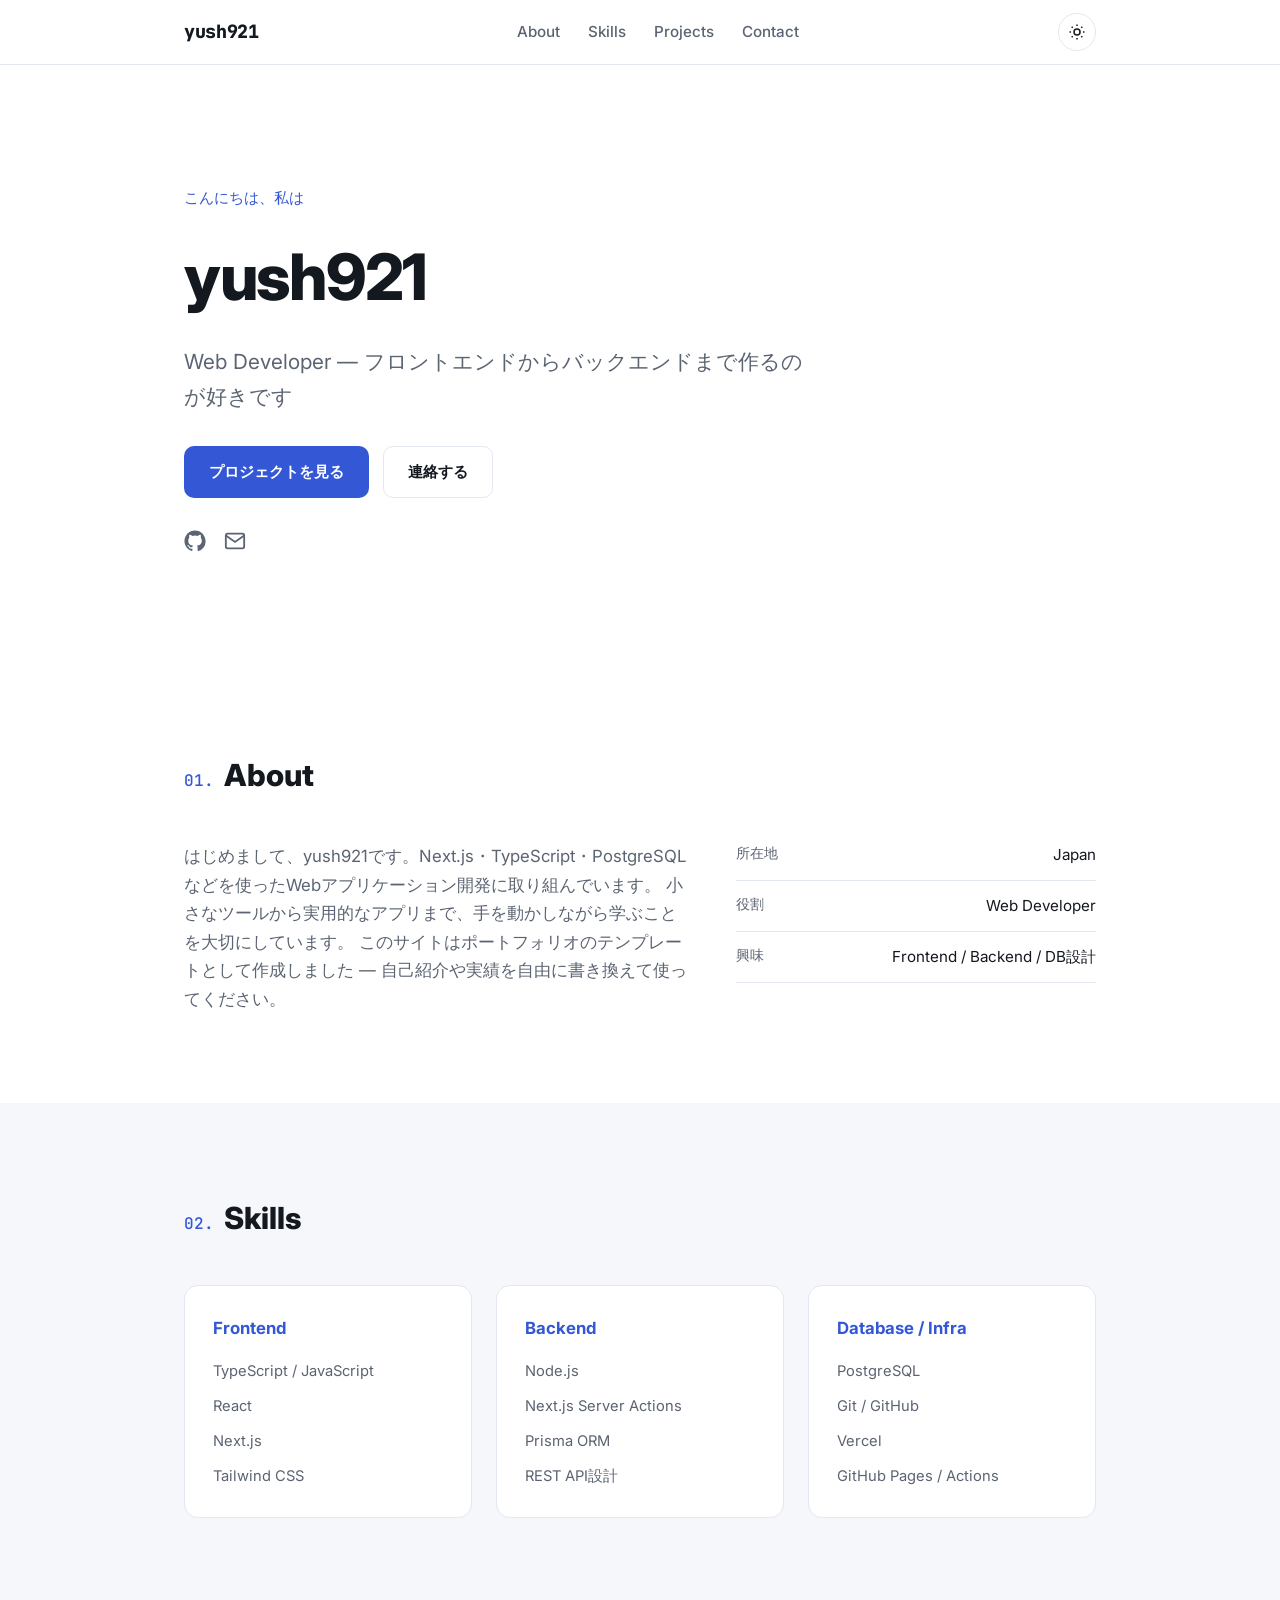
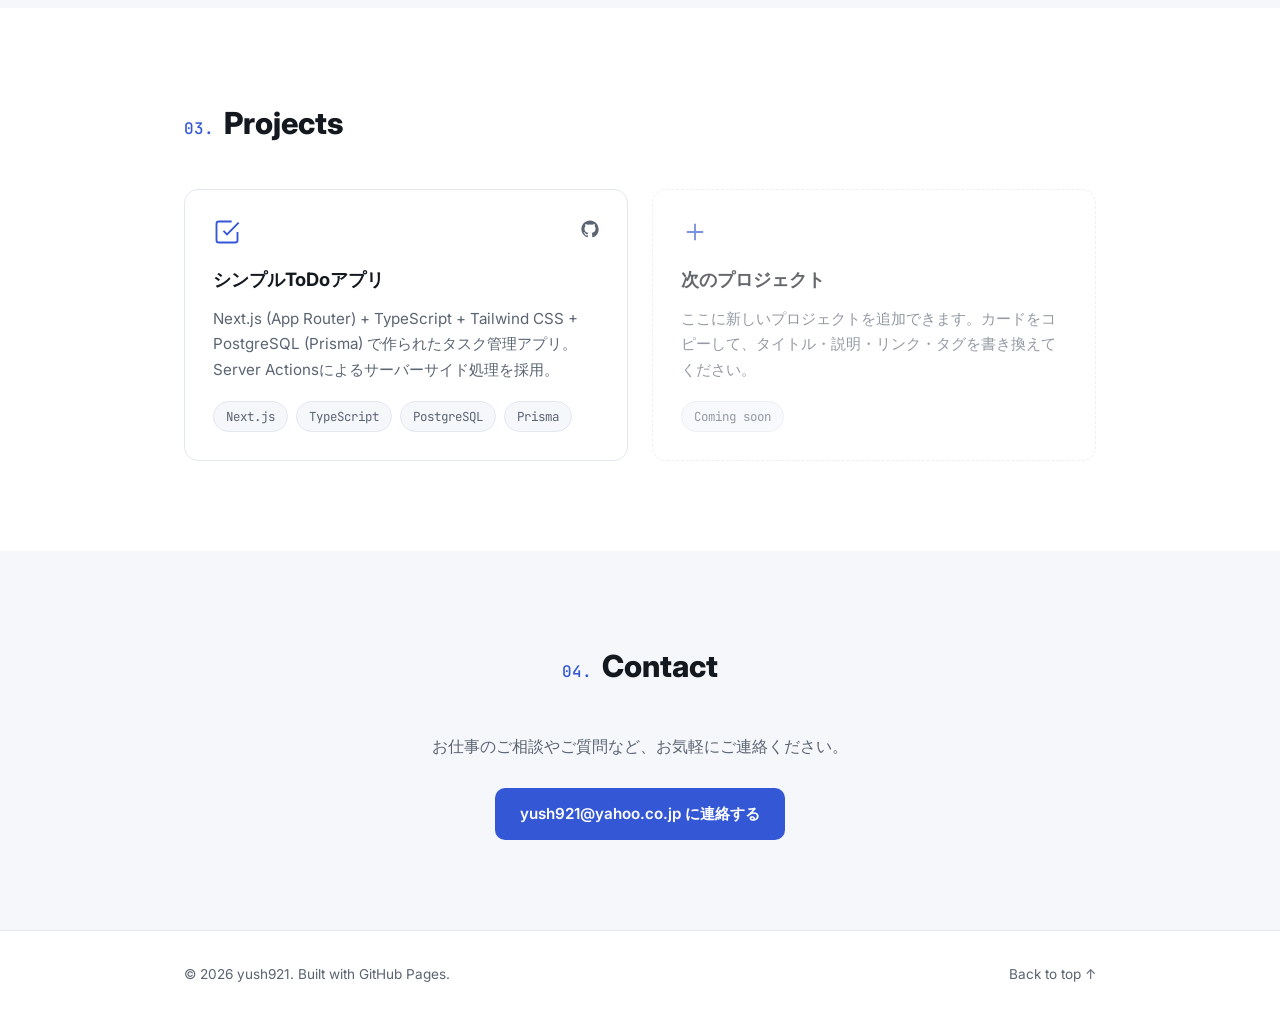
==== index.html @ a3e4dcfe "Add portfolio site with GitHub Pages deployment workflow Static HTML/CSS/JS portfolio page (About/Sk" ====
<!DOCTYPE html>
<html lang="ja">
<head>
<meta charset="UTF-8" />
<meta name="viewport" content="width=device-width, initial-scale=1.0" />
<title>yush921 | Portfolio</title>
<meta name="description" content="yush921のポートフォリオサイト。プロジェクトやスキルを紹介しています。" />
<link rel="icon" href="data:image/svg+xml,<svg xmlns=%22http://www.w3.org/2000/svg%22 viewBox=%220 0 100 100%22><text y=%22.9em%22 font-size=%2290%22>🚀</text></svg>" />
<link rel="preconnect" href="https://fonts.googleapis.com" />
<link rel="preconnect" href="https://fonts.gstatic.com" crossorigin />
<link href="https://fonts.googleapis.com/css2?family=Inter:wght@400;500;600;700;800&family=JetBrains+Mono:wght@500&display=swap" rel="stylesheet" />
<link rel="stylesheet" href="style.css" />
</head>
<body>
<a class="skip-link" href="#main">メインコンテンツへスキップ</a>

<header class="site-header">
  <nav class="nav container">
    <a href="#top" class="brand">yush921</a>
    <button class="nav-toggle" id="navToggle" aria-label="メニューを開く" aria-expanded="false" aria-controls="navMenu">
      <span></span><span></span><span></span>
    </button>
    <ul class="nav-menu" id="navMenu">
      <li><a href="#about">About</a></li>
      <li><a href="#skills">Skills</a></li>
      <li><a href="#projects">Projects</a></li>
      <li><a href="#contact">Contact</a></li>
    </ul>
    <button class="theme-toggle" id="themeToggle" aria-label="テーマ切り替え" title="ライト/ダーク切り替え">
      <svg class="icon-sun" viewBox="0 0 24 24" fill="none" stroke="currentColor" stroke-width="2"><circle cx="12" cy="12" r="4"/><path d="M12 2v2M12 20v2M4.9 4.9l1.4 1.4M17.7 17.7l1.4 1.4M2 12h2M20 12h2M4.9 19.1l1.4-1.4M17.7 6.3l1.4-1.4"/></svg>
      <svg class="icon-moon" viewBox="0 0 24 24" fill="none" stroke="currentColor" stroke-width="2"><path d="M21 12.79A9 9 0 1 1 11.21 3 7 7 0 0 0 21 12.79Z"/></svg>
    </button>
  </nav>
</header>

<main id="main">
  <section id="top" class="hero">
    <div class="container hero-inner">
      <p class="eyebrow">こんにちは、私は</p>
      <h1 class="hero-title">yush921</h1>
      <p class="hero-tagline">Web Developer — フロントエンドからバックエンドまで作るのが好きです</p>
      <div class="hero-actions">
        <a href="#projects" class="btn btn-primary">プロジェクトを見る</a>
        <a href="#contact" class="btn btn-ghost">連絡する</a>
      </div>
      <div class="hero-links">
        <a href="https://github.com/yush921" target="_blank" rel="noopener noreferrer" aria-label="GitHub">
          <svg viewBox="0 0 24 24" width="22" height="22" fill="currentColor"><path d="M12 .5C5.73.5.5 5.73.5 12c0 5.08 3.29 9.39 7.86 10.91.57.1.78-.25.78-.55v-1.94c-3.2.7-3.88-1.54-3.88-1.54-.52-1.34-1.28-1.69-1.28-1.69-1.04-.72.08-.7.08-.7 1.15.08 1.76 1.19 1.76 1.19 1.03 1.75 2.7 1.25 3.36.96.1-.74.4-1.25.73-1.54-2.56-.29-5.25-1.28-5.25-5.7 0-1.26.45-2.29 1.19-3.09-.12-.29-.52-1.47.11-3.06 0 0 .97-.31 3.18 1.18a11.1 11.1 0 0 1 5.79 0c2.2-1.49 3.17-1.18 3.17-1.18.64 1.59.24 2.77.12 3.06.74.8 1.18 1.83 1.18 3.09 0 4.43-2.7 5.4-5.27 5.69.41.36.78 1.08.78 2.17v3.22c0 .3.2.66.79.55A10.52 10.52 0 0 0 23.5 12c0-6.27-5.23-11.5-11.5-11.5Z"/></svg>
        </a>
        <a href="mailto:yush921@yahoo.co.jp" aria-label="Email">
          <svg viewBox="0 0 24 24" width="22" height="22" fill="none" stroke="currentColor" stroke-width="2"><rect x="2" y="4" width="20" height="16" rx="2"/><path d="m22 6-10 7L2 6"/></svg>
        </a>
      </div>
    </div>
  </section>

  <section id="about" class="section">
    <div class="container">
      <h2 class="section-title"><span class="section-num">01.</span> About</h2>
      <div class="about-grid">
        <p class="about-text">
          はじめまして、yush921です。Next.js・TypeScript・PostgreSQLなどを使ったWebアプリケーション開発に取り組んでいます。
          小さなツールから実用的なアプリまで、手を動かしながら学ぶことを大切にしています。
          このサイトはポートフォリオのテンプレートとして作成しました — 自己紹介や実績を自由に書き換えて使ってください。
        </p>
        <ul class="about-facts">
          <li><span>所在地</span>Japan</li>
          <li><span>役割</span>Web Developer</li>
          <li><span>興味</span>Frontend / Backend / DB設計</li>
        </ul>
      </div>
    </div>
  </section>

  <section id="skills" class="section section-alt">
    <div class="container">
      <h2 class="section-title"><span class="section-num">02.</span> Skills</h2>
      <div class="skills-grid">
        <div class="skill-card">
          <h3>Frontend</h3>
          <ul>
            <li>TypeScript / JavaScript</li>
            <li>React</li>
            <li>Next.js</li>
            <li>Tailwind CSS</li>
          </ul>
        </div>
        <div class="skill-card">
          <h3>Backend</h3>
          <ul>
            <li>Node.js</li>
            <li>Next.js Server Actions</li>
            <li>Prisma ORM</li>
            <li>REST API設計</li>
          </ul>
        </div>
        <div class="skill-card">
          <h3>Database / Infra</h3>
          <ul>
            <li>PostgreSQL</li>
            <li>Git / GitHub</li>
            <li>Vercel</li>
            <li>GitHub Pages / Actions</li>
          </ul>
        </div>
      </div>
    </div>
  </section>

  <section id="projects" class="section">
    <div class="container">
      <h2 class="section-title"><span class="section-num">03.</span> Projects</h2>
      <div class="projects-grid">
        <article class="project-card">
          <div class="project-card-head">
            <svg viewBox="0 0 24 24" width="28" height="28" fill="none" stroke="currentColor" stroke-width="1.6"><path d="M9 11l3 3L22 4"/><path d="M21 12v7a2 2 0 0 1-2 2H5a2 2 0 0 1-2-2V5a2 2 0 0 1 2-2h11"/></svg>
            <div class="project-links">
              <a href="https://github.com/yush921/ToDoApp" target="_blank" rel="noopener noreferrer" aria-label="GitHubで見る">
                <svg viewBox="0 0 24 24" width="18" height="18" fill="currentColor"><path d="M12 .5C5.73.5.5 5.73.5 12c0 5.08 3.29 9.39 7.86 10.91.57.1.78-.25.78-.55v-1.94c-3.2.7-3.88-1.54-3.88-1.54-.52-1.34-1.28-1.69-1.28-1.69-1.04-.72.08-.7.08-.7 1.15.08 1.76 1.19 1.76 1.19 1.03 1.75 2.7 1.25 3.36.96.1-.74.4-1.25.73-1.54-2.56-.29-5.25-1.28-5.25-5.7 0-1.26.45-2.29 1.19-3.09-.12-.29-.52-1.47.11-3.06 0 0 .97-.31 3.18 1.18a11.1 11.1 0 0 1 5.79 0c2.2-1.49 3.17-1.18 3.17-1.18.64 1.59.24 2.77.12 3.06.74.8 1.18 1.83 1.18 3.09 0 4.43-2.7 5.4-5.27 5.69.41.36.78 1.08.78 2.17v3.22c0 .3.2.66.79.55A10.52 10.52 0 0 0 23.5 12c0-6.27-5.23-11.5-11.5-11.5Z"/></svg>
              </a>
            </div>
          </div>
          <h3>シンプルToDoアプリ</h3>
          <p>Next.js (App Router) + TypeScript + Tailwind CSS + PostgreSQL (Prisma) で作られたタスク管理アプリ。Server Actionsによるサーバーサイド処理を採用。</p>
          <ul class="project-tags">
            <li>Next.js</li>
            <li>TypeScript</li>
            <li>PostgreSQL</li>
            <li>Prisma</li>
          </ul>
        </article>

        <article class="project-card project-card-placeholder">
          <div class="project-card-head">
            <svg viewBox="0 0 24 24" width="28" height="28" fill="none" stroke="currentColor" stroke-width="1.6"><path d="M12 5v14M5 12h14"/></svg>
          </div>
          <h3>次のプロジェクト</h3>
          <p>ここに新しいプロジェクトを追加できます。カードをコピーして、タイトル・説明・リンク・タグを書き換えてください。</p>
          <ul class="project-tags">
            <li>Coming soon</li>
          </ul>
        </article>
      </div>
    </div>
  </section>

  <section id="contact" class="section section-alt">
    <div class="container contact-inner">
      <h2 class="section-title"><span class="section-num">04.</span> Contact</h2>
      <p class="contact-text">お仕事のご相談やご質問など、お気軽にご連絡ください。</p>
      <a class="btn btn-primary" href="mailto:yush921@yahoo.co.jp">yush921@yahoo.co.jp に連絡する</a>
    </div>
  </section>
</main>

<footer class="site-footer">
  <div class="container footer-inner">
    <p>&copy; <span id="year"></span> yush921. Built with GitHub Pages.</p>
    <a href="#top" class="back-to-top">Back to top ↑</a>
  </div>
</footer>

<script src="script.js"></script>
</body>
</html>
---- style.css ----
:root {
  --bg: #ffffff;
  --bg-alt: #f5f7fb;
  --text: #14181f;
  --text-muted: #5b6472;
  --accent: #3457d5;
  --accent-strong: #23408f;
  --border: #e3e7ef;
  --card-bg: #ffffff;
  --shadow: 0 10px 30px -12px rgba(20, 24, 31, 0.15);
  --radius: 14px;
  --max-width: 960px;
  color-scheme: light;
}

:root[data-theme="dark"] {
  --bg: #0d1117;
  --bg-alt: #11161f;
  --text: #e6e9ef;
  --text-muted: #9aa4b2;
  --accent: #6c8bff;
  --accent-strong: #93a9ff;
  --border: #232a36;
  --card-bg: #151b25;
  --shadow: 0 10px 30px -12px rgba(0, 0, 0, 0.6);
  color-scheme: dark;
}

* { box-sizing: border-box; }

html { scroll-behavior: smooth; }

body {
  margin: 0;
  font-family: "Inter", -apple-system, BlinkMacSystemFont, "Hiragino Sans", "Yu Gothic", sans-serif;
  background: var(--bg);
  color: var(--text);
  line-height: 1.7;
  -webkit-font-smoothing: antialiased;
  transition: background-color 0.2s ease, color 0.2s ease;
}

.container {
  max-width: var(--max-width);
  margin: 0 auto;
  padding: 0 24px;
}

.skip-link {
  position: absolute;
  left: -999px;
  top: 0;
  background: var(--accent);
  color: #fff;
  padding: 10px 16px;
  border-radius: 0 0 8px 0;
  z-index: 100;
}
.skip-link:focus { left: 0; }

/* Header */
.site-header {
  position: sticky;
  top: 0;
  z-index: 50;
  background: color-mix(in srgb, var(--bg) 85%, transparent);
  backdrop-filter: blur(10px);
  border-bottom: 1px solid var(--border);
}

.nav {
  display: flex;
  align-items: center;
  justify-content: space-between;
  height: 64px;
  gap: 16px;
}

.brand {
  font-weight: 800;
  font-size: 1.15rem;
  color: var(--text);
  text-decoration: none;
  font-family: "JetBrains Mono", monospace;
  letter-spacing: -0.02em;
}

.nav-menu {
  list-style: none;
  display: flex;
  gap: 28px;
  margin: 0;
  padding: 0;
}

.nav-menu a {
  color: var(--text-muted);
  text-decoration: none;
  font-weight: 500;
  font-size: 0.95rem;
  transition: color 0.15s ease;
}
.nav-menu a:hover { color: var(--accent); }

.nav-toggle {
  display: none;
  flex-direction: column;
  gap: 5px;
  background: none;
  border: none;
  cursor: pointer;
  padding: 8px;
}
.nav-toggle span {
  width: 22px;
  height: 2px;
  background: var(--text);
  border-radius: 2px;
  transition: transform 0.2s ease, opacity 0.2s ease;
}

.theme-toggle {
  background: none;
  border: 1px solid var(--border);
  border-radius: 999px;
  width: 38px;
  height: 38px;
  display: grid;
  place-items: center;
  cursor: pointer;
  color: var(--text);
  flex-shrink: 0;
}
.theme-toggle svg { width: 18px; height: 18px; }
.icon-moon { display: none; }
:root[data-theme="dark"] .icon-sun { display: none; }
:root[data-theme="dark"] .icon-moon { display: block; }

/* Hero */
.hero {
  padding: 120px 0 100px;
}
.hero-inner { text-align: left; }
.eyebrow {
  color: var(--accent);
  font-family: "JetBrains Mono", monospace;
  font-size: 0.95rem;
  margin: 0 0 12px;
}
.hero-title {
  font-size: clamp(2.4rem, 6vw, 4rem);
  font-weight: 800;
  margin: 0 0 12px;
  letter-spacing: -0.02em;
}
.hero-tagline {
  color: var(--text-muted);
  font-size: clamp(1.05rem, 2vw, 1.3rem);
  max-width: 620px;
  margin: 0 0 32px;
}
.hero-actions {
  display: flex;
  gap: 14px;
  flex-wrap: wrap;
  margin-bottom: 32px;
}
.hero-links {
  display: flex;
  gap: 18px;
}
.hero-links a {
  color: var(--text-muted);
  transition: color 0.15s ease;
}
.hero-links a:hover { color: var(--accent); }

/* Buttons */
.btn {
  display: inline-flex;
  align-items: center;
  justify-content: center;
  padding: 12px 24px;
  border-radius: 10px;
  text-decoration: none;
  font-weight: 600;
  font-size: 0.95rem;
  transition: transform 0.15s ease, box-shadow 0.15s ease, background 0.15s ease;
  border: 1px solid transparent;
}
.btn-primary {
  background: var(--accent);
  color: #fff;
}
.btn-primary:hover {
  background: var(--accent-strong);
  transform: translateY(-1px);
  box-shadow: var(--shadow);
}
.btn-ghost {
  background: transparent;
  border-color: var(--border);
  color: var(--text);
}
.btn-ghost:hover { border-color: var(--accent); color: var(--accent); }

/* Sections */
.section { padding: 90px 0; }
.section-alt { background: var(--bg-alt); }
.section-title {
  font-size: clamp(1.5rem, 3vw, 1.9rem);
  font-weight: 800;
  margin: 0 0 40px;
  display: flex;
  align-items: baseline;
  gap: 10px;
}
.section-num {
  color: var(--accent);
  font-family: "JetBrains Mono", monospace;
  font-size: 1rem;
  font-weight: 500;
}

/* About */
.about-grid {
  display: grid;
  grid-template-columns: 1.4fr 1fr;
  gap: 48px;
  align-items: start;
}
.about-text { color: var(--text-muted); font-size: 1.05rem; margin: 0; }
.about-facts {
  list-style: none;
  margin: 0;
  padding: 0;
  display: flex;
  flex-direction: column;
  gap: 12px;
}
.about-facts li {
  display: flex;
  justify-content: space-between;
  border-bottom: 1px solid var(--border);
  padding-bottom: 12px;
  font-size: 0.95rem;
}
.about-facts li span {
  color: var(--text-muted);
  font-family: "JetBrains Mono", monospace;
  font-size: 0.85rem;
}

/* Skills */
.skills-grid {
  display: grid;
  grid-template-columns: repeat(3, 1fr);
  gap: 24px;
}
.skill-card {
  background: var(--card-bg);
  border: 1px solid var(--border);
  border-radius: var(--radius);
  padding: 28px;
}
.skill-card h3 {
  margin: 0 0 16px;
  font-size: 1.05rem;
  color: var(--accent);
}
.skill-card ul {
  list-style: none;
  margin: 0;
  padding: 0;
  display: flex;
  flex-direction: column;
  gap: 10px;
  color: var(--text-muted);
  font-size: 0.92rem;
}

/* Projects */
.projects-grid {
  display: grid;
  grid-template-columns: repeat(2, 1fr);
  gap: 24px;
}
.project-card {
  background: var(--card-bg);
  border: 1px solid var(--border);
  border-radius: var(--radius);
  padding: 28px;
  transition: transform 0.15s ease, box-shadow 0.15s ease;
}
.project-card:hover {
  transform: translateY(-3px);
  box-shadow: var(--shadow);
}
.project-card-head {
  display: flex;
  justify-content: space-between;
  align-items: center;
  color: var(--accent);
  margin-bottom: 18px;
}
.project-links { display: flex; gap: 12px; }
.project-links a { color: var(--text-muted); }
.project-links a:hover { color: var(--accent); }
.project-card h3 { margin: 0 0 10px; font-size: 1.15rem; }
.project-card p {
  color: var(--text-muted);
  font-size: 0.95rem;
  margin: 0 0 18px;
}
.project-card-placeholder { opacity: 0.65; border-style: dashed; }
.project-tags {
  list-style: none;
  display: flex;
  flex-wrap: wrap;
  gap: 8px;
  margin: 0;
  padding: 0;
}
.project-tags li {
  background: var(--bg-alt);
  border: 1px solid var(--border);
  border-radius: 999px;
  padding: 4px 12px;
  font-size: 0.78rem;
  font-family: "JetBrains Mono", monospace;
  color: var(--text-muted);
}

/* Contact */
.contact-inner { text-align: center; }
.contact-inner .section-title { justify-content: center; }
.contact-text {
  color: var(--text-muted);
  max-width: 480px;
  margin: 0 auto 28px;
}

/* Footer */
.site-footer {
  border-top: 1px solid var(--border);
  padding: 32px 0;
}
.footer-inner {
  display: flex;
  justify-content: space-between;
  align-items: center;
  flex-wrap: wrap;
  gap: 12px;
  color: var(--text-muted);
  font-size: 0.85rem;
}
.footer-inner p { margin: 0; }
.back-to-top { color: var(--text-muted); text-decoration: none; }
.back-to-top:hover { color: var(--accent); }

/* Responsive */
@media (max-width: 760px) {
  .nav-toggle { display: flex; }
  .nav-menu {
    position: fixed;
    top: 64px;
    left: 0;
    right: 0;
    background: var(--bg);
    border-bottom: 1px solid var(--border);
    flex-direction: column;
    gap: 0;
    padding: 8px 24px 20px;
    transform: translateY(-130%);
    opacity: 0;
    transition: transform 0.2s ease, opacity 0.2s ease;
  }
  .nav-menu.open { transform: translateY(0); opacity: 1; }
  .nav-menu li { padding: 12px 0; border-bottom: 1px solid var(--border); }
  .about-grid { grid-template-columns: 1fr; }
  .skills-grid { grid-template-columns: 1fr; }
  .projects-grid { grid-template-columns: 1fr; }
  .hero { padding: 90px 0 70px; text-align: center; }
  .hero-actions { justify-content: center; }
  .hero-links { justify-content: center; }
}
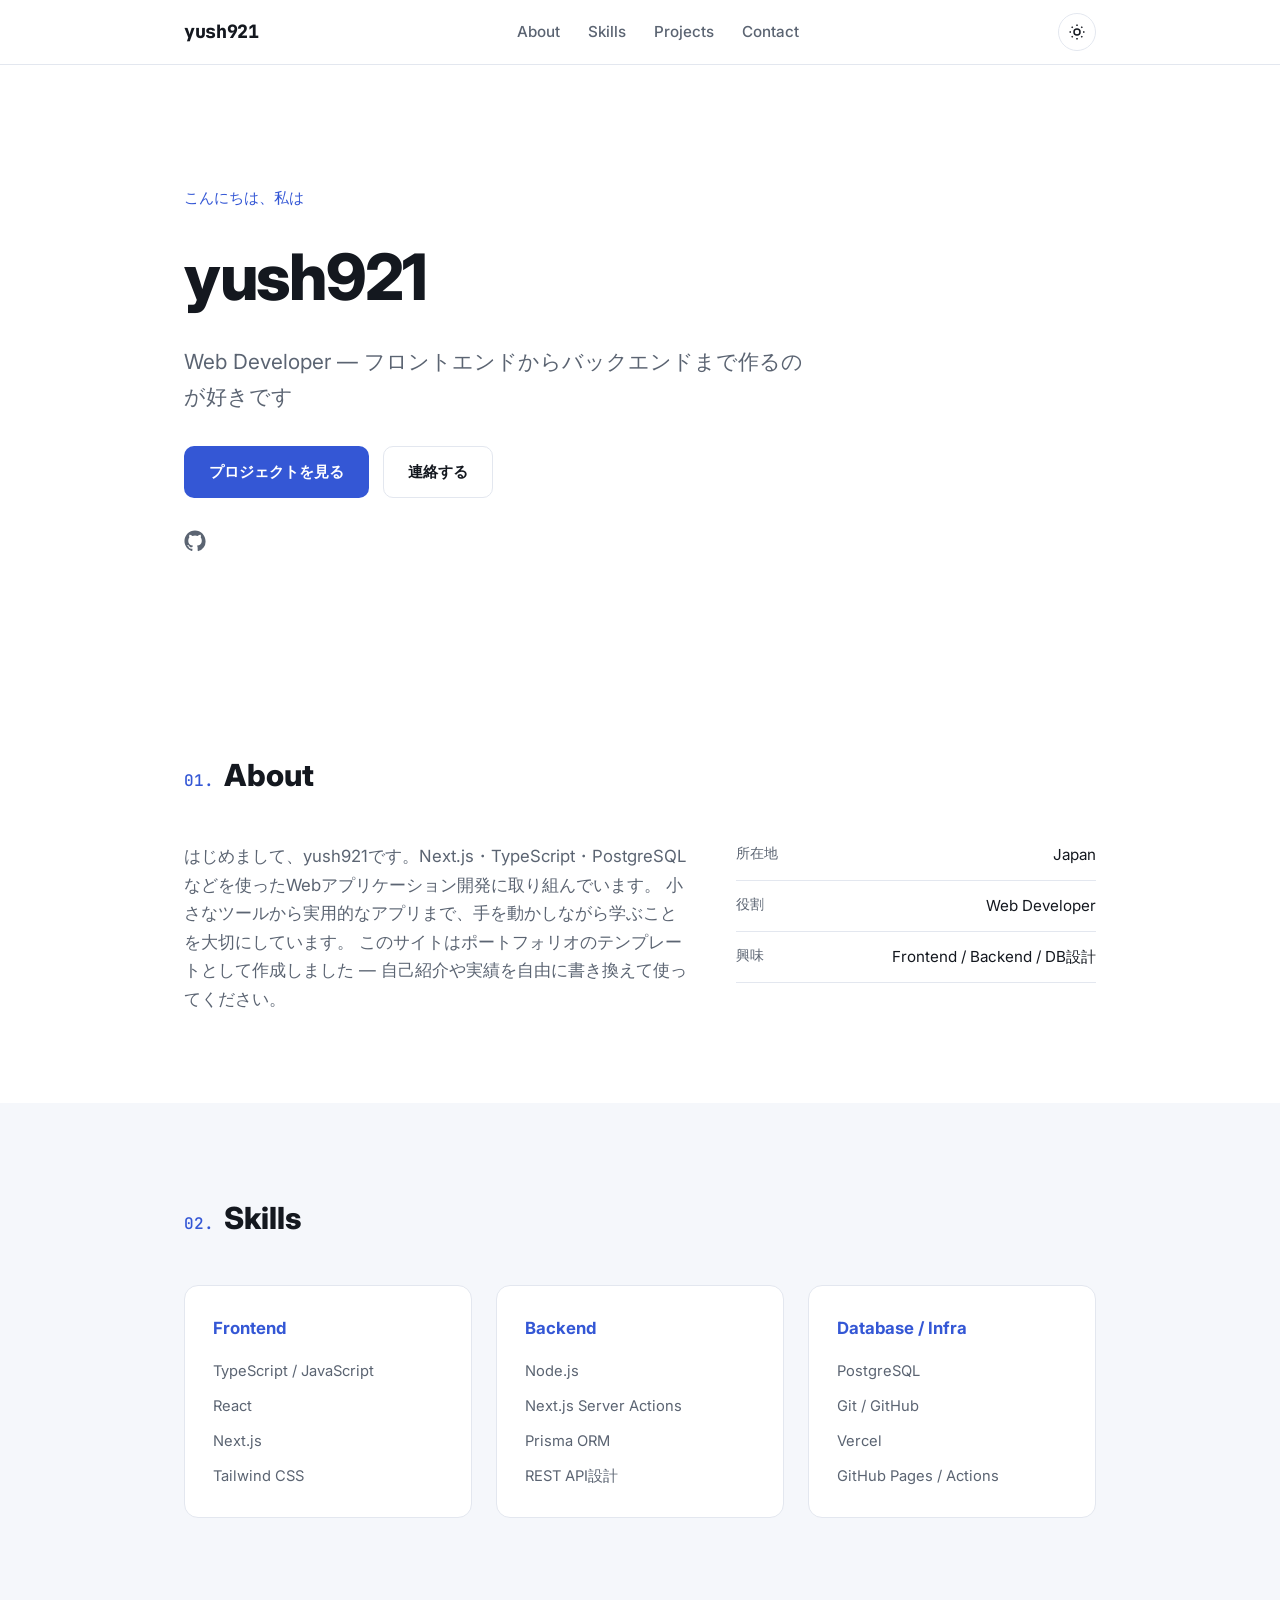
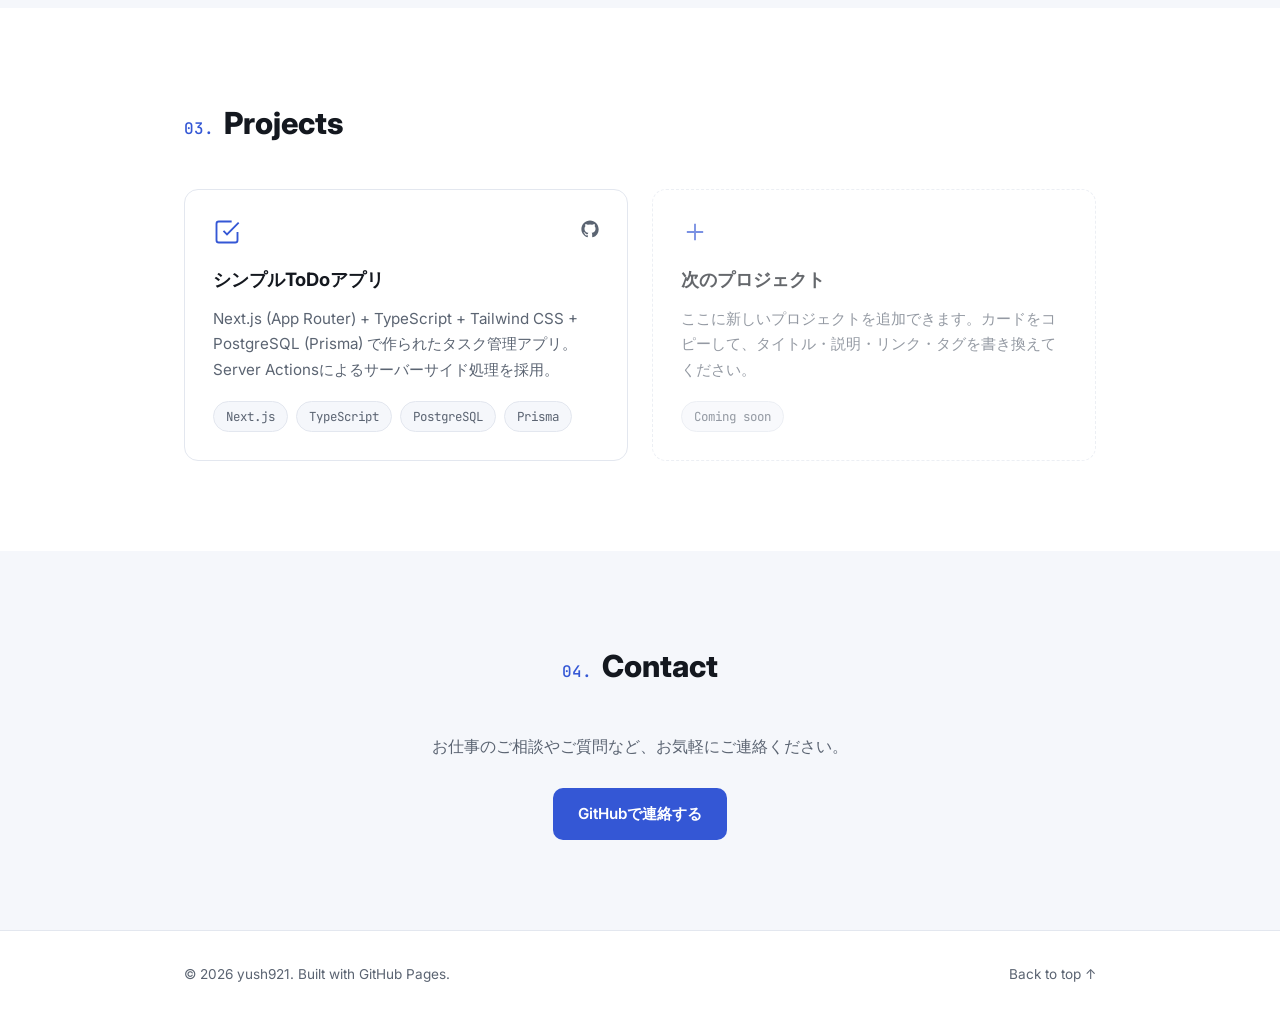
==== commit 99b1f786: "Remove email address from portfolio site Drop the mailto links from the hero and contact sections; c" ====
--- a/index.html
+++ b/index.html
@@ -46,9 +46,6 @@
       <div class="hero-links">
         <a href="https://github.com/yush921" target="_blank" rel="noopener noreferrer" aria-label="GitHub">
           <svg viewBox="0 0 24 24" width="22" height="22" fill="currentColor"><path d="M12 .5C5.73.5.5 5.73.5 12c0 5.08 3.29 9.39 7.86 10.91.57.1.78-.25.78-.55v-1.94c-3.2.7-3.88-1.54-3.88-1.54-.52-1.34-1.28-1.69-1.28-1.69-1.04-.72.08-.7.08-.7 1.15.08 1.76 1.19 1.76 1.19 1.03 1.75 2.7 1.25 3.36.96.1-.74.4-1.25.73-1.54-2.56-.29-5.25-1.28-5.25-5.7 0-1.26.45-2.29 1.19-3.09-.12-.29-.52-1.47.11-3.06 0 0 .97-.31 3.18 1.18a11.1 11.1 0 0 1 5.79 0c2.2-1.49 3.17-1.18 3.17-1.18.64 1.59.24 2.77.12 3.06.74.8 1.18 1.83 1.18 3.09 0 4.43-2.7 5.4-5.27 5.69.41.36.78 1.08.78 2.17v3.22c0 .3.2.66.79.55A10.52 10.52 0 0 0 23.5 12c0-6.27-5.23-11.5-11.5-11.5Z"/></svg>
-        </a>
-        <a href="mailto:yush921@yahoo.co.jp" aria-label="Email">
-          <svg viewBox="0 0 24 24" width="22" height="22" fill="none" stroke="currentColor" stroke-width="2"><rect x="2" y="4" width="20" height="16" rx="2"/><path d="m22 6-10 7L2 6"/></svg>
         </a>
       </div>
     </div>
@@ -148,7 +145,7 @@
     <div class="container contact-inner">
       <h2 class="section-title"><span class="section-num">04.</span> Contact</h2>
       <p class="contact-text">お仕事のご相談やご質問など、お気軽にご連絡ください。</p>
-      <a class="btn btn-primary" href="mailto:yush921@yahoo.co.jp">yush921@yahoo.co.jp に連絡する</a>
+      <a class="btn btn-primary" href="https://github.com/yush921" target="_blank" rel="noopener noreferrer">GitHubで連絡する</a>
     </div>
   </section>
 </main>
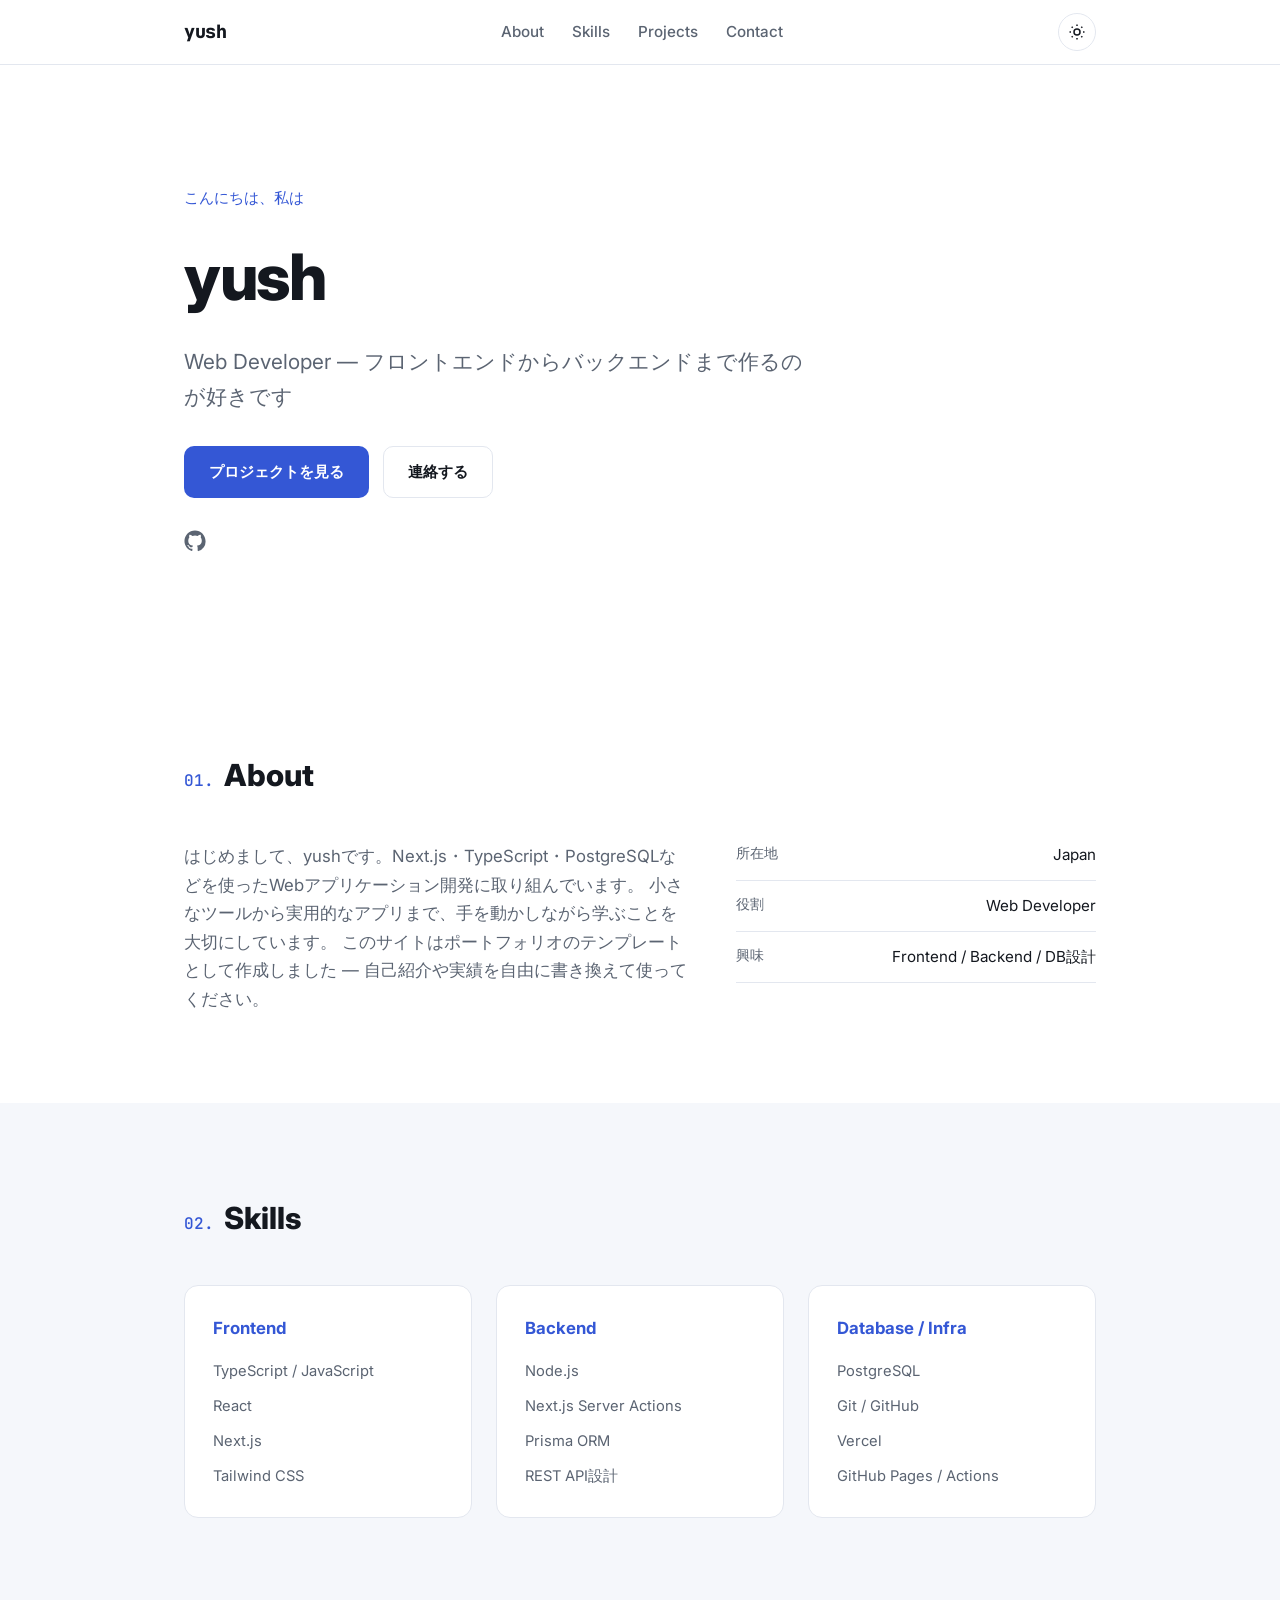
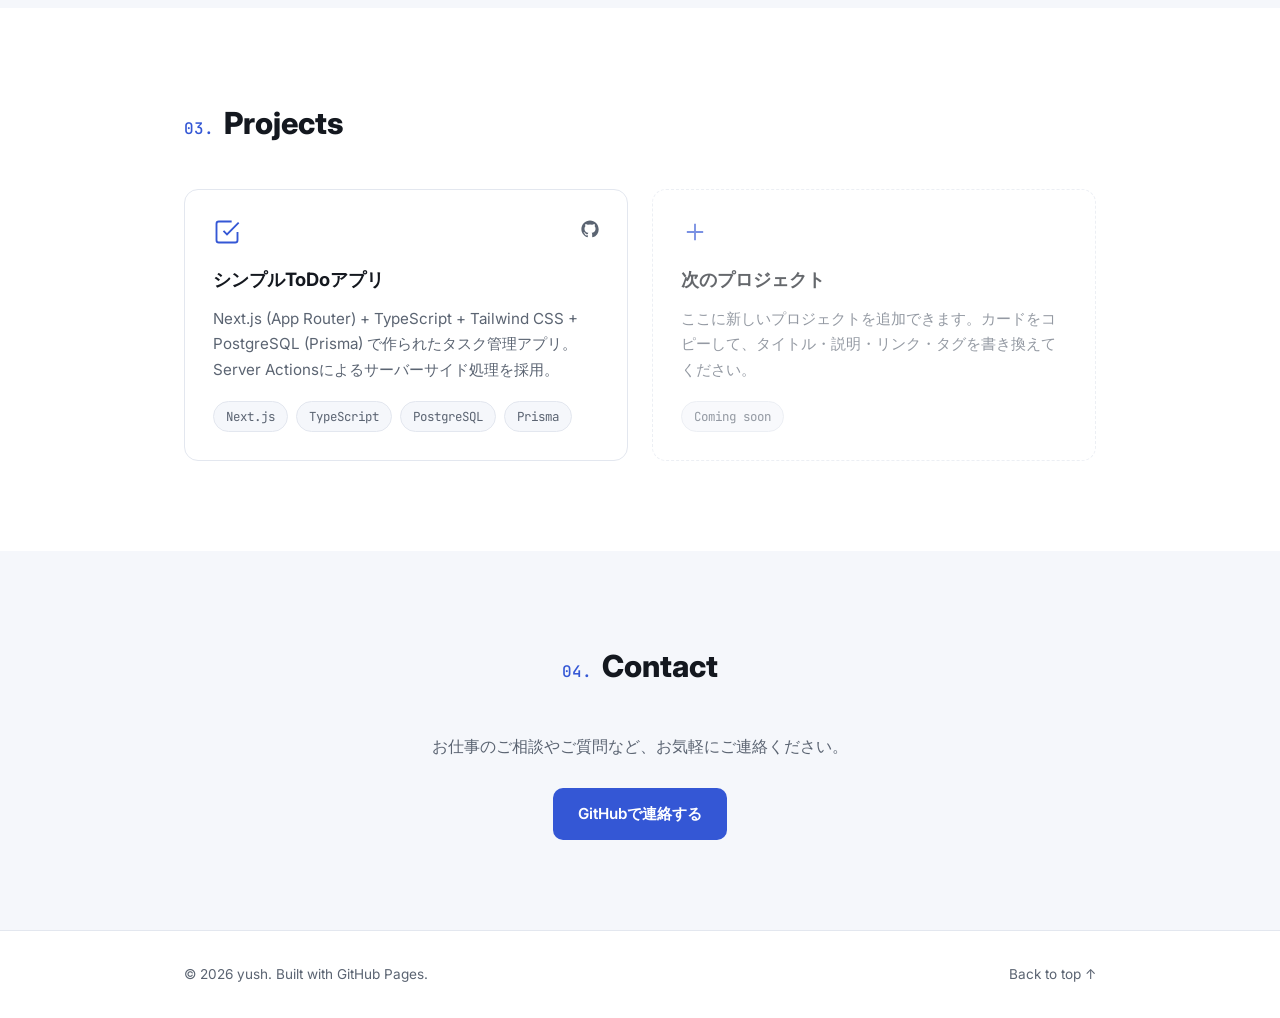
==== commit 9ccd5644: "Change displayed name from yush921 to yush GitHub profile links still point to github.com/yush921 (t" ====
--- a/index.html
+++ b/index.html
@@ -3,8 +3,8 @@
 <head>
 <meta charset="UTF-8" />
 <meta name="viewport" content="width=device-width, initial-scale=1.0" />
-<title>yush921 | Portfolio</title>
-<meta name="description" content="yush921のポートフォリオサイト。プロジェクトやスキルを紹介しています。" />
+<title>yush | Portfolio</title>
+<meta name="description" content="yushのポートフォリオサイト。プロジェクトやスキルを紹介しています。" />
 <link rel="icon" href="data:image/svg+xml,<svg xmlns=%22http://www.w3.org/2000/svg%22 viewBox=%220 0 100 100%22><text y=%22.9em%22 font-size=%2290%22>🚀</text></svg>" />
 <link rel="preconnect" href="https://fonts.googleapis.com" />
 <link rel="preconnect" href="https://fonts.gstatic.com" crossorigin />
@@ -16,7 +16,7 @@
 
 <header class="site-header">
   <nav class="nav container">
-    <a href="#top" class="brand">yush921</a>
+    <a href="#top" class="brand">yush</a>
     <button class="nav-toggle" id="navToggle" aria-label="メニューを開く" aria-expanded="false" aria-controls="navMenu">
       <span></span><span></span><span></span>
     </button>
@@ -37,7 +37,7 @@
   <section id="top" class="hero">
     <div class="container hero-inner">
       <p class="eyebrow">こんにちは、私は</p>
-      <h1 class="hero-title">yush921</h1>
+      <h1 class="hero-title">yush</h1>
       <p class="hero-tagline">Web Developer — フロントエンドからバックエンドまで作るのが好きです</p>
       <div class="hero-actions">
         <a href="#projects" class="btn btn-primary">プロジェクトを見る</a>
@@ -56,7 +56,7 @@
       <h2 class="section-title"><span class="section-num">01.</span> About</h2>
       <div class="about-grid">
         <p class="about-text">
-          はじめまして、yush921です。Next.js・TypeScript・PostgreSQLなどを使ったWebアプリケーション開発に取り組んでいます。
+          はじめまして、yushです。Next.js・TypeScript・PostgreSQLなどを使ったWebアプリケーション開発に取り組んでいます。
           小さなツールから実用的なアプリまで、手を動かしながら学ぶことを大切にしています。
           このサイトはポートフォリオのテンプレートとして作成しました — 自己紹介や実績を自由に書き換えて使ってください。
         </p>
@@ -152,7 +152,7 @@
 
 <footer class="site-footer">
   <div class="container footer-inner">
-    <p>&copy; <span id="year"></span> yush921. Built with GitHub Pages.</p>
+    <p>&copy; <span id="year"></span> yush. Built with GitHub Pages.</p>
     <a href="#top" class="back-to-top">Back to top ↑</a>
   </div>
 </footer>
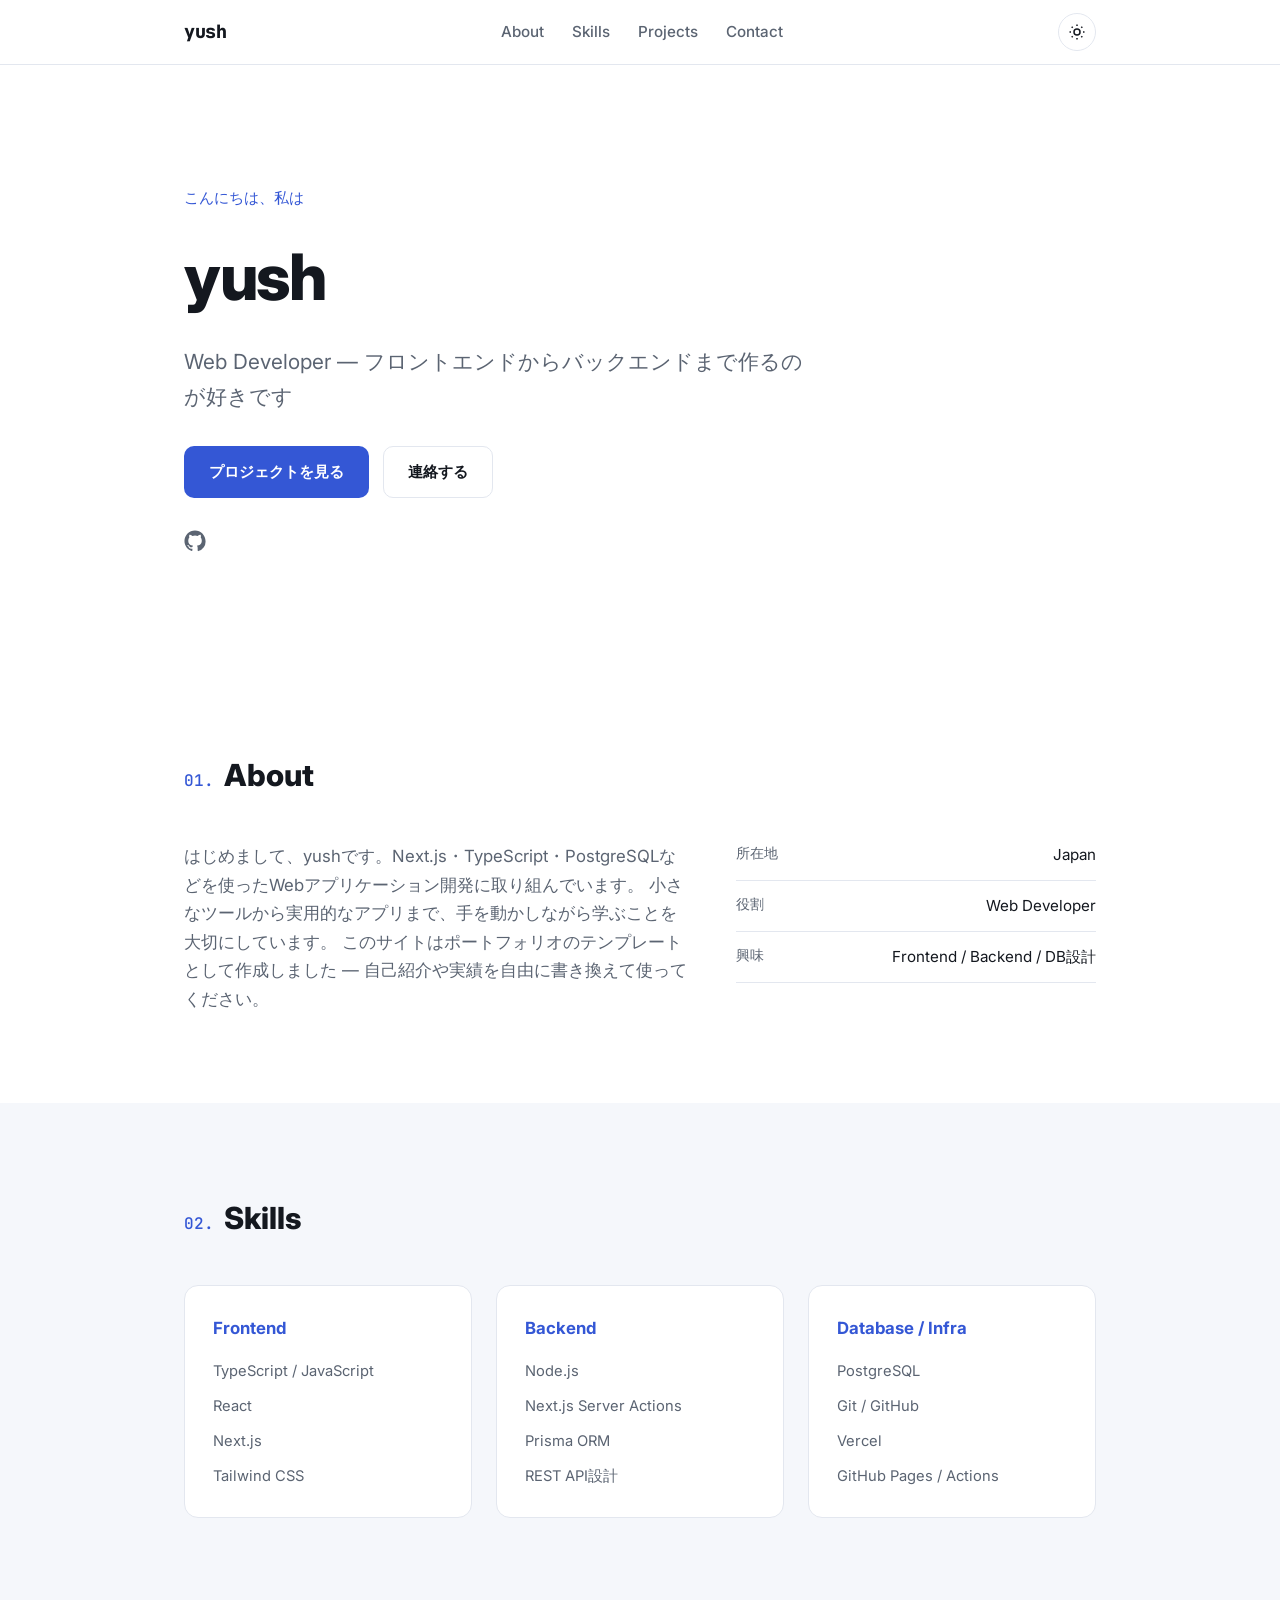
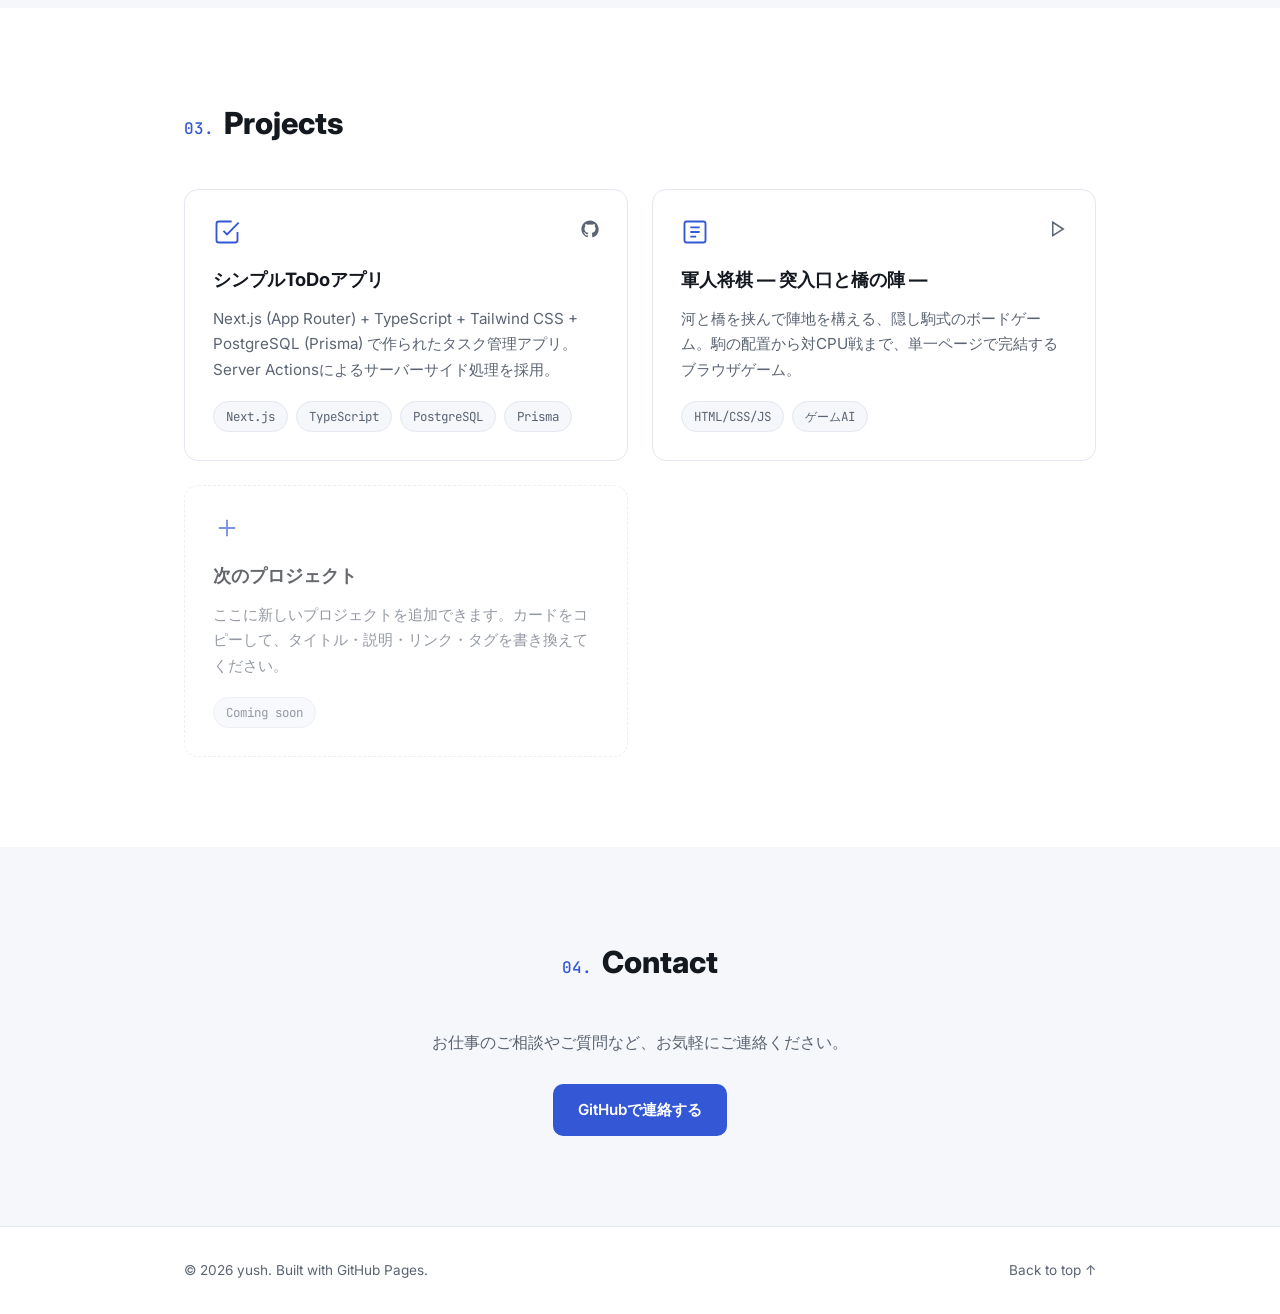
==== commit 1e90518b: "Add Gunjin Shogi game and link it from Projects Publish the previously-built board game as a static " ====
--- a/index.html
+++ b/index.html
@@ -127,6 +127,23 @@
           </ul>
         </article>
 
+        <article class="project-card">
+          <div class="project-card-head">
+            <svg viewBox="0 0 24 24" width="28" height="28" fill="none" stroke="currentColor" stroke-width="1.6"><rect x="3" y="3" width="18" height="18" rx="2"/><path d="M8 8h8M8 12h8M8 16h5"/></svg>
+            <div class="project-links">
+              <a href="shogi/" aria-label="プレイする">
+                <svg viewBox="0 0 24 24" width="18" height="18" fill="none" stroke="currentColor" stroke-width="2"><path d="M5 3l14 9-14 9V3z"/></svg>
+              </a>
+            </div>
+          </div>
+          <h3>軍人将棋 ― 突入口と橋の陣 ―</h3>
+          <p>河と橋を挟んで陣地を構える、隠し駒式のボードゲーム。駒の配置から対CPU戦まで、単一ページで完結するブラウザゲーム。</p>
+          <ul class="project-tags">
+            <li>HTML/CSS/JS</li>
+            <li>ゲームAI</li>
+          </ul>
+        </article>
+
         <article class="project-card project-card-placeholder">
           <div class="project-card-head">
             <svg viewBox="0 0 24 24" width="28" height="28" fill="none" stroke="currentColor" stroke-width="1.6"><path d="M12 5v14M5 12h14"/></svg>
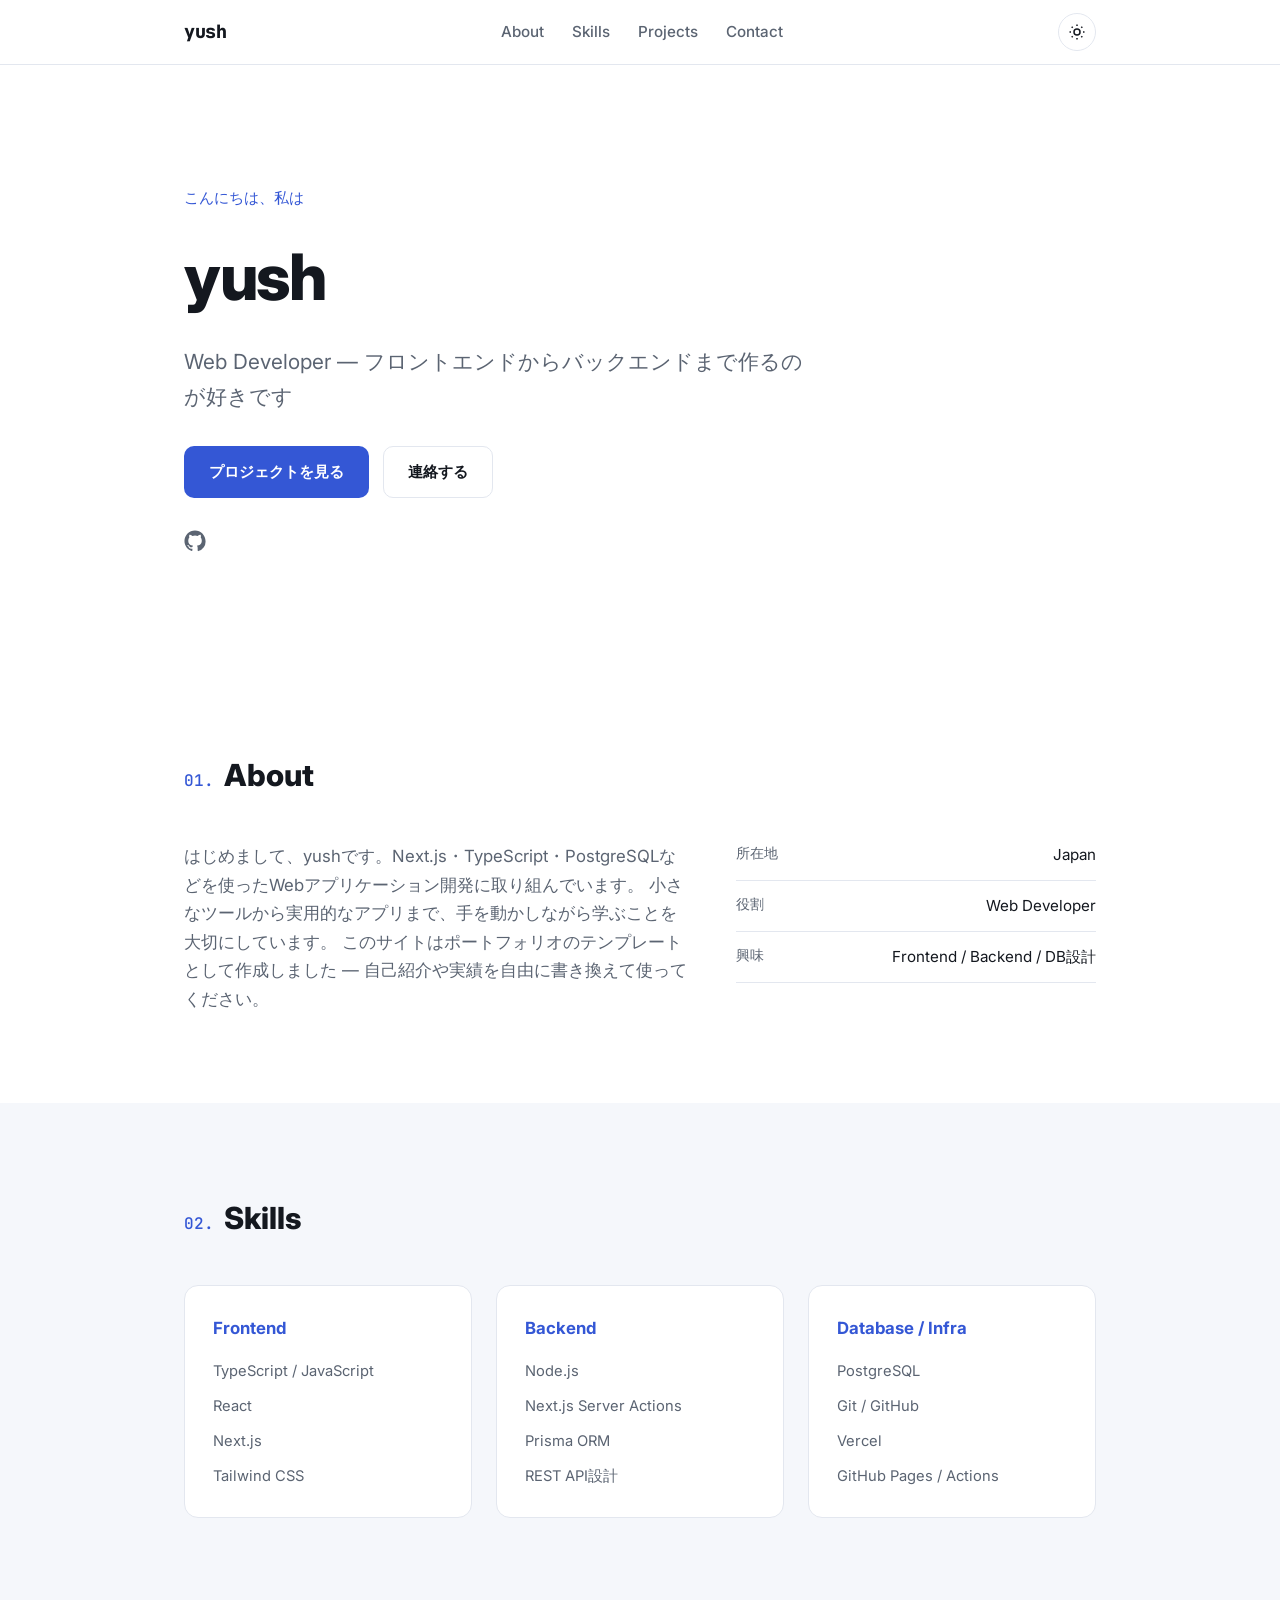
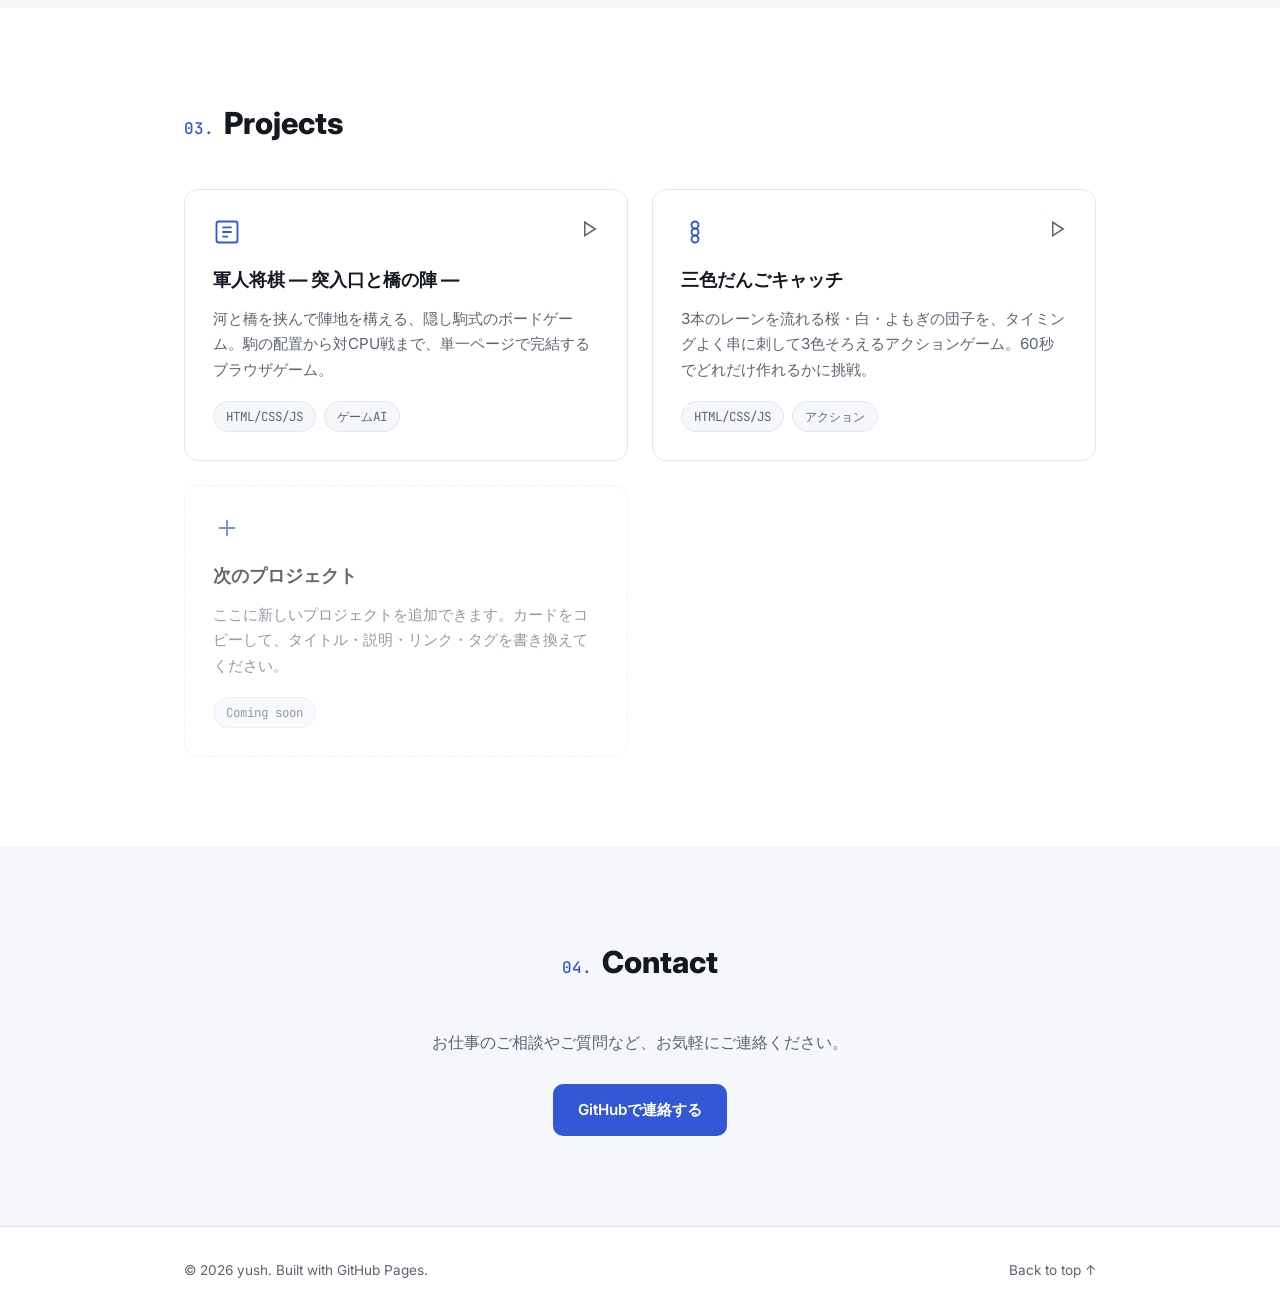
==== commit 2ec31a81: "Replace ToDo app card with Sanshoku Dango Catch game Drop the Simple ToDo App project card and publi" ====
--- a/index.html
+++ b/index.html
@@ -110,25 +110,6 @@
       <div class="projects-grid">
         <article class="project-card">
           <div class="project-card-head">
-            <svg viewBox="0 0 24 24" width="28" height="28" fill="none" stroke="currentColor" stroke-width="1.6"><path d="M9 11l3 3L22 4"/><path d="M21 12v7a2 2 0 0 1-2 2H5a2 2 0 0 1-2-2V5a2 2 0 0 1 2-2h11"/></svg>
-            <div class="project-links">
-              <a href="https://github.com/yush921/ToDoApp" target="_blank" rel="noopener noreferrer" aria-label="GitHubで見る">
-                <svg viewBox="0 0 24 24" width="18" height="18" fill="currentColor"><path d="M12 .5C5.73.5.5 5.73.5 12c0 5.08 3.29 9.39 7.86 10.91.57.1.78-.25.78-.55v-1.94c-3.2.7-3.88-1.54-3.88-1.54-.52-1.34-1.28-1.69-1.28-1.69-1.04-.72.08-.7.08-.7 1.15.08 1.76 1.19 1.76 1.19 1.03 1.75 2.7 1.25 3.36.96.1-.74.4-1.25.73-1.54-2.56-.29-5.25-1.28-5.25-5.7 0-1.26.45-2.29 1.19-3.09-.12-.29-.52-1.47.11-3.06 0 0 .97-.31 3.18 1.18a11.1 11.1 0 0 1 5.79 0c2.2-1.49 3.17-1.18 3.17-1.18.64 1.59.24 2.77.12 3.06.74.8 1.18 1.83 1.18 3.09 0 4.43-2.7 5.4-5.27 5.69.41.36.78 1.08.78 2.17v3.22c0 .3.2.66.79.55A10.52 10.52 0 0 0 23.5 12c0-6.27-5.23-11.5-11.5-11.5Z"/></svg>
-              </a>
-            </div>
-          </div>
-          <h3>シンプルToDoアプリ</h3>
-          <p>Next.js (App Router) + TypeScript + Tailwind CSS + PostgreSQL (Prisma) で作られたタスク管理アプリ。Server Actionsによるサーバーサイド処理を採用。</p>
-          <ul class="project-tags">
-            <li>Next.js</li>
-            <li>TypeScript</li>
-            <li>PostgreSQL</li>
-            <li>Prisma</li>
-          </ul>
-        </article>
-
-        <article class="project-card">
-          <div class="project-card-head">
             <svg viewBox="0 0 24 24" width="28" height="28" fill="none" stroke="currentColor" stroke-width="1.6"><rect x="3" y="3" width="18" height="18" rx="2"/><path d="M8 8h8M8 12h8M8 16h5"/></svg>
             <div class="project-links">
               <a href="shogi/" aria-label="プレイする">
@@ -141,6 +122,23 @@
           <ul class="project-tags">
             <li>HTML/CSS/JS</li>
             <li>ゲームAI</li>
+          </ul>
+        </article>
+
+        <article class="project-card">
+          <div class="project-card-head">
+            <svg viewBox="0 0 24 24" width="28" height="28" fill="none" stroke="currentColor" stroke-width="1.6"><circle cx="12" cy="6" r="3"/><circle cx="12" cy="12" r="3"/><circle cx="12" cy="18" r="3"/></svg>
+            <div class="project-links">
+              <a href="dango/" aria-label="プレイする">
+                <svg viewBox="0 0 24 24" width="18" height="18" fill="none" stroke="currentColor" stroke-width="2"><path d="M5 3l14 9-14 9V3z"/></svg>
+              </a>
+            </div>
+          </div>
+          <h3>三色だんごキャッチ</h3>
+          <p>3本のレーンを流れる桜・白・よもぎの団子を、タイミングよく串に刺して3色そろえるアクションゲーム。60秒でどれだけ作れるかに挑戦。</p>
+          <ul class="project-tags">
+            <li>HTML/CSS/JS</li>
+            <li>アクション</li>
           </ul>
         </article>
 
